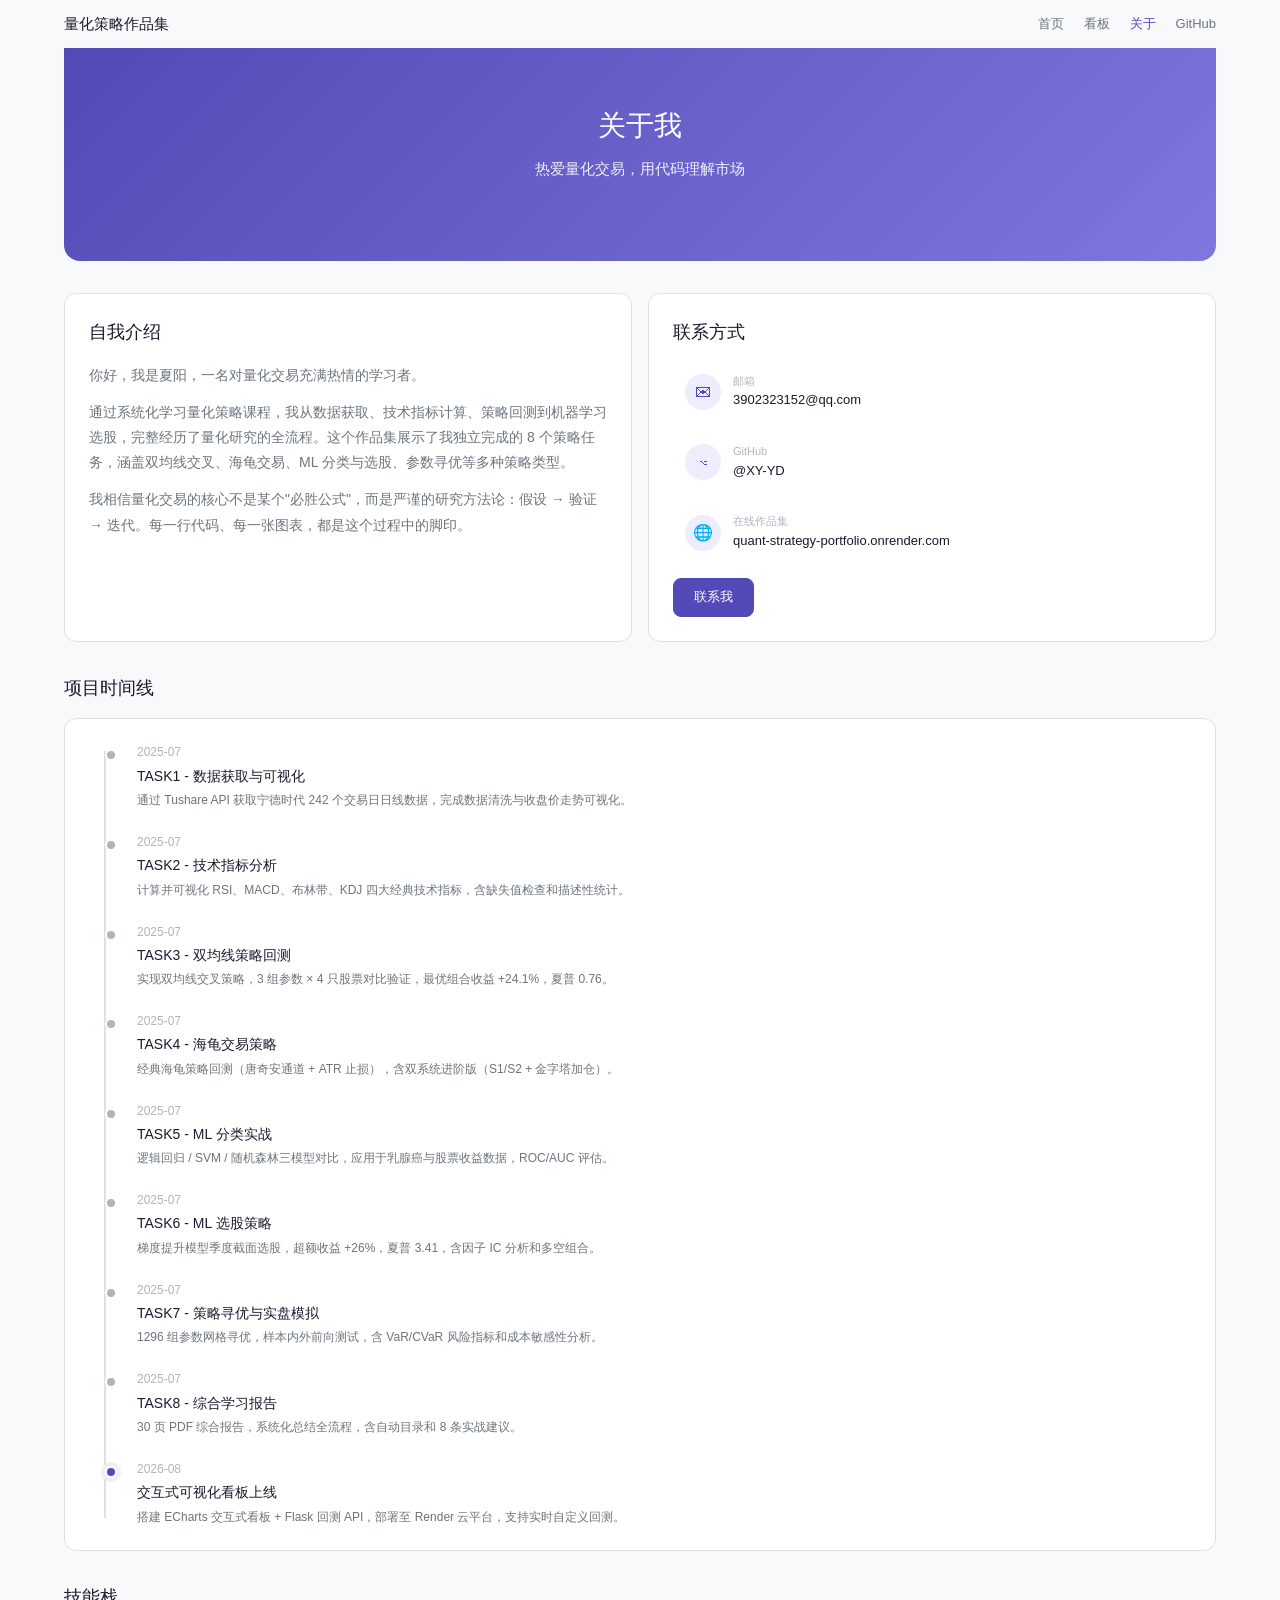
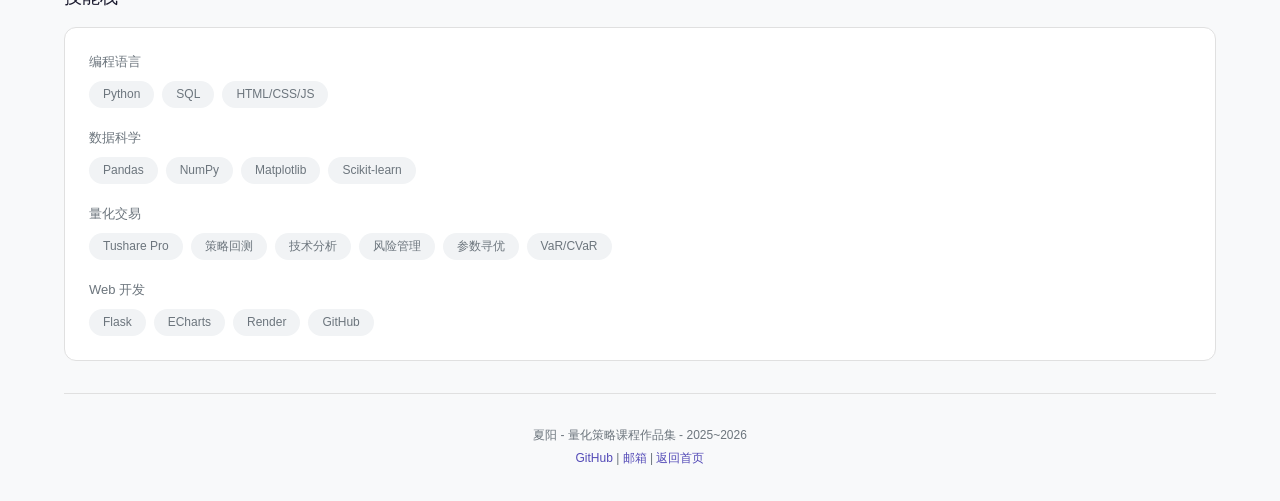
==== portfolio/about.html @ 11dcdc90 "P1-1: About 页面 + 全站导航栏 - 新建 about.html: 自我介绍/联系方式/项目时间线/技能栈 - 新建 about.css: 时间线/联系方式/技能分组样式 - common" ====
<!DOCTYPE html>
<html lang="zh-CN">
<head>
  <meta charset="UTF-8">
  <meta name="viewport" content="width=device-width, initial-scale=1.0">
  <title>关于 - 量化策略课程作品集</title>
  <link rel="stylesheet" href="css/common.css">
  <link rel="stylesheet" href="css/portfolio.css">
  <link rel="stylesheet" href="css/about.css">
</head>
<body>
  <nav class="top-nav">
    <a href="index.html" class="nav-logo">量化策略作品集</a>
    <div class="nav-links">
      <a href="index.html">首页</a>
      <a href="dashboard.html">看板</a>
      <a href="about.html" class="active">关于</a>
      <a href="https://github.com/XY-YD/quant-strategy-portfolio" target="_blank">GitHub</a>
    </div>
  </nav>

  <div class="container">
    <section class="hero fade-in">
      <h1>关于我</h1>
      <p class="subtitle">热爱量化交易，用代码理解市场</p>
    </section>

    <div class="about-grid">
      <div class="card about-intro">
        <h2 class="section-title">自我介绍</h2>
        <p>你好，我是夏阳，一名对量化交易充满热情的学习者。</p>
        <p style="margin-top: 0.75rem;">通过系统化学习量化策略课程，我从数据获取、技术指标计算、策略回测到机器学习选股，完整经历了量化研究的全流程。这个作品集展示了我独立完成的 8 个策略任务，涵盖双均线交叉、海龟交易、ML 分类与选股、参数寻优等多种策略类型。</p>
        <p style="margin-top: 0.75rem;">我相信量化交易的核心不是某个"必胜公式"，而是严谨的研究方法论：假设 → 验证 → 迭代。每一行代码、每一张图表，都是这个过程中的脚印。</p>
      </div>

      <div class="card about-contact">
        <h2 class="section-title">联系方式</h2>
        <div class="contact-list">
          <a href="mailto:3902323152@qq.com" class="contact-item">
            <span class="contact-icon">✉</span>
            <div>
              <div class="contact-label">邮箱</div>
              <div class="contact-value">3902323152@qq.com</div>
            </div>
          </a>
          <a href="https://github.com/XY-YD" target="_blank" class="contact-item">
            <span class="contact-icon">⌥</span>
            <div>
              <div class="contact-label">GitHub</div>
              <div class="contact-value">@XY-YD</div>
            </div>
          </a>
          <a href="https://quant-strategy-portfolio.onrender.com" class="contact-item">
            <span class="contact-icon">🌐</span>
            <div>
              <div class="contact-label">在线作品集</div>
              <div class="contact-value">quant-strategy-portfolio.onrender.com</div>
            </div>
          </a>
        </div>
        <div style="margin-top: 1rem;">
          <a href="mailto:3902323152@qq.com" class="btn btn-primary">联系我</a>
        </div>
      </div>
    </div>

    <div class="section-header" style="margin-top: 2rem;">
      <h2>项目时间线</h2>
    </div>
    <div class="card">
      <div class="timeline">
        <div class="timeline-item">
          <div class="timeline-dot"></div>
          <div class="timeline-content">
            <div class="timeline-date">2025-07</div>
            <div class="timeline-title">TASK1 - 数据获取与可视化</div>
            <p>通过 Tushare API 获取宁德时代 242 个交易日日线数据，完成数据清洗与收盘价走势可视化。</p>
          </div>
        </div>
        <div class="timeline-item">
          <div class="timeline-dot"></div>
          <div class="timeline-content">
            <div class="timeline-date">2025-07</div>
            <div class="timeline-title">TASK2 - 技术指标分析</div>
            <p>计算并可视化 RSI、MACD、布林带、KDJ 四大经典技术指标，含缺失值检查和描述性统计。</p>
          </div>
        </div>
        <div class="timeline-item">
          <div class="timeline-dot"></div>
          <div class="timeline-content">
            <div class="timeline-date">2025-07</div>
            <div class="timeline-title">TASK3 - 双均线策略回测</div>
            <p>实现双均线交叉策略，3 组参数 × 4 只股票对比验证，最优组合收益 +24.1%，夏普 0.76。</p>
          </div>
        </div>
        <div class="timeline-item">
          <div class="timeline-dot"></div>
          <div class="timeline-content">
            <div class="timeline-date">2025-07</div>
            <div class="timeline-title">TASK4 - 海龟交易策略</div>
            <p>经典海龟策略回测（唐奇安通道 + ATR 止损），含双系统进阶版（S1/S2 + 金字塔加仓）。</p>
          </div>
        </div>
        <div class="timeline-item">
          <div class="timeline-dot"></div>
          <div class="timeline-content">
            <div class="timeline-date">2025-07</div>
            <div class="timeline-title">TASK5 - ML 分类实战</div>
            <p>逻辑回归 / SVM / 随机森林三模型对比，应用于乳腺癌与股票收益数据，ROC/AUC 评估。</p>
          </div>
        </div>
        <div class="timeline-item">
          <div class="timeline-dot"></div>
          <div class="timeline-content">
            <div class="timeline-date">2025-07</div>
            <div class="timeline-title">TASK6 - ML 选股策略</div>
            <p>梯度提升模型季度截面选股，超额收益 +26%，夏普 3.41，含因子 IC 分析和多空组合。</p>
          </div>
        </div>
        <div class="timeline-item">
          <div class="timeline-dot"></div>
          <div class="timeline-content">
            <div class="timeline-date">2025-07</div>
            <div class="timeline-title">TASK7 - 策略寻优与实盘模拟</div>
            <p>1296 组参数网格寻优，样本内外前向测试，含 VaR/CVaR 风险指标和成本敏感性分析。</p>
          </div>
        </div>
        <div class="timeline-item">
          <div class="timeline-dot"></div>
          <div class="timeline-content">
            <div class="timeline-date">2025-07</div>
            <div class="timeline-title">TASK8 - 综合学习报告</div>
            <p>30 页 PDF 综合报告，系统化总结全流程，含自动目录和 8 条实战建议。</p>
          </div>
        </div>
        <div class="timeline-item">
          <div class="timeline-dot accent"></div>
          <div class="timeline-content">
            <div class="timeline-date">2026-08</div>
            <div class="timeline-title">交互式可视化看板上线</div>
            <p>搭建 ECharts 交互式看板 + Flask 回测 API，部署至 Render 云平台，支持实时自定义回测。</p>
          </div>
        </div>
      </div>
    </div>

    <div class="section-header" style="margin-top: 2rem;">
      <h2>技能栈</h2>
    </div>
    <div class="card">
      <div class="skills-group">
        <div class="skills-category">
          <h3>编程语言</h3>
          <div class="skill-tags">
            <span class="skill-tag">Python</span>
            <span class="skill-tag">SQL</span>
            <span class="skill-tag">HTML/CSS/JS</span>
          </div>
        </div>
        <div class="skills-category">
          <h3>数据科学</h3>
          <div class="skill-tags">
            <span class="skill-tag">Pandas</span>
            <span class="skill-tag">NumPy</span>
            <span class="skill-tag">Matplotlib</span>
            <span class="skill-tag">Scikit-learn</span>
          </div>
        </div>
        <div class="skills-category">
          <h3>量化交易</h3>
          <div class="skill-tags">
            <span class="skill-tag">Tushare Pro</span>
            <span class="skill-tag">策略回测</span>
            <span class="skill-tag">技术分析</span>
            <span class="skill-tag">风险管理</span>
            <span class="skill-tag">参数寻优</span>
            <span class="skill-tag">VaR/CVaR</span>
          </div>
        </div>
        <div class="skills-category">
          <h3>Web 开发</h3>
          <div class="skill-tags">
            <span class="skill-tag">Flask</span>
            <span class="skill-tag">ECharts</span>
            <span class="skill-tag">Render</span>
            <span class="skill-tag">GitHub</span>
          </div>
        </div>
      </div>
    </div>

    <footer class="site-footer">
      <p>夏阳 - 量化策略课程作品集 - 2025~2026</p>
      <p style="margin-top: 4px;">
        <a href="https://github.com/XY-YD/quant-strategy-portfolio" target="_blank">GitHub</a> |
        <a href="mailto:3902323152@qq.com">邮箱</a> |
        <a href="index.html">返回首页</a>
      </p>
    </footer>
  </div>
</body>
</html>
---- portfolio/css/common.css ----
:root {
  --color-bg-primary: #ffffff;
  --color-bg-secondary: #f8f9fa;
  --color-bg-tertiary: #f1f3f5;
  --color-text-primary: #1a1a2e;
  --color-text-secondary: #6c757d;
  --color-text-tertiary: #adb5bd;
  --color-border: #e0e0e0;
  --color-border-hover: #b0b0b0;
  --color-up: #e74c3c;
  --color-down: #27ae60;
  --color-accent: #534ab7;
  --color-accent-light: #eeedfe;
  --color-warning: #ef9f27;
  --color-warning-light: #faeeda;
  --color-success: #1d9e75;
  --color-success-light: #e1f5ee;
  --color-info: #378add;
  --color-info-light: #e6f1fb;
  --radius-sm: 6px;
  --radius-md: 8px;
  --radius-lg: 12px;
  --radius-xl: 16px;
  --shadow-sm: 0 1px 3px rgba(0,0,0,0.08);
  --shadow-md: 0 4px 12px rgba(0,0,0,0.1);
  --font-sans: "PingFang SC", "Microsoft YaHei", "Heiti SC", -apple-system, BlinkMacSystemFont, sans-serif;
  --font-mono: "SF Mono", "Fira Code", "Cascadia Code", monospace;
  --transition: all 0.2s ease;
}

* { margin: 0; padding: 0; box-sizing: border-box; }

html { scroll-behavior: smooth; }

body {
  font-family: var(--font-sans);
  background: var(--color-bg-secondary);
  color: var(--color-text-primary);
  line-height: 1.6;
  font-size: 14px;
  -webkit-font-smoothing: antialiased;
}

/* ── Top Navigation ── */
.top-nav {
  display: flex;
  align-items: center;
  justify-content: space-between;
  max-width: 1200px;
  margin: 0 auto;
  padding: 12px 24px;
}

.top-nav .nav-logo {
  font-size: 15px;
  font-weight: 500;
  color: var(--color-text-primary);
  text-decoration: none;
}

.top-nav .nav-links {
  display: flex;
  gap: 20px;
  align-items: center;
}

.top-nav .nav-links a {
  font-size: 13px;
  color: var(--color-text-secondary);
  text-decoration: none;
  transition: var(--transition);
}

.top-nav .nav-links a:hover {
  color: var(--color-accent);
  text-decoration: none;
}

.top-nav .nav-links a.active {
  color: var(--color-accent);
  font-weight: 500;
}

@media (max-width: 768px) {
  .top-nav { padding: 10px 16px; }
  .top-nav .nav-links { gap: 14px; }
  .top-nav .nav-logo { font-size: 13px; }
}

a { color: var(--color-accent); text-decoration: none; transition: var(--transition); }
a:hover { color: #3c3489; text-decoration: underline; }

.card {
  background: var(--color-bg-primary);
  border: 1px solid var(--color-border);
  border-radius: var(--radius-lg);
  padding: 1.5rem;
  transition: var(--transition);
}

.card:hover {
  box-shadow: var(--shadow-md);
  border-color: var(--color-border-hover);
}

.btn {
  display: inline-flex;
  align-items: center;
  gap: 6px;
  padding: 8px 20px;
  border: 1px solid var(--color-border);
  border-radius: var(--radius-md);
  background: var(--color-bg-primary);
  color: var(--color-text-primary);
  font-size: 13px;
  cursor: pointer;
  transition: var(--transition);
  text-decoration: none;
}

.btn:hover {
  border-color: var(--color-accent);
  color: var(--color-accent);
  box-shadow: var(--shadow-sm);
}

.btn-primary {
  background: var(--color-accent);
  color: white;
  border-color: var(--color-accent);
}

.btn-primary:hover {
  background: #3c3489;
  color: white;
}

.badge {
  display: inline-block;
  padding: 2px 10px;
  border-radius: 20px;
  font-size: 11px;
  font-weight: 500;
  background: var(--color-bg-tertiary);
  color: var(--color-text-secondary);
}

.badge-up { background: #fcebeb; color: #a32d2d; }
.badge-down { background: #eaf3de; color: #3b6d11; }
.badge-accent { background: var(--color-accent-light); color: var(--color-accent); }
.badge-info { background: var(--color-info-light); color: var(--color-info); }
.badge-success { background: var(--color-success-light); color: var(--color-success); }
.badge-warning { background: var(--color-warning-light); color: var(--color-warning); }

.metric-card {
  background: var(--color-bg-secondary);
  border-radius: var(--radius-md);
  padding: 1rem 1.25rem;
  text-align: center;
}

.metric-card .label {
  font-size: 12px;
  color: var(--color-text-secondary);
  margin-bottom: 4px;
}

.metric-card .value {
  font-size: 22px;
  font-weight: 500;
  color: var(--color-text-primary);
}

.metric-card .value.up { color: var(--color-up); }
.metric-card .value.down { color: var(--color-down); }

.container {
  max-width: 1200px;
  margin: 0 auto;
  padding: 0 24px;
}

.section-title {
  font-size: 18px;
  font-weight: 500;
  margin-bottom: 1rem;
  color: var(--color-text-primary);
}

.text-up { color: var(--color-up); }
.text-down { color: var(--color-down); }
.text-secondary { color: var(--color-text-secondary); }
.text-accent { color: var(--color-accent); }

.grid-2 { display: grid; grid-template-columns: repeat(2, 1fr); gap: 16px; }
.grid-3 { display: grid; grid-template-columns: repeat(3, 1fr); gap: 16px; }
.grid-4 { display: grid; grid-template-columns: repeat(4, 1fr); gap: 16px; }

@media (max-width: 768px) {
  .grid-2, .grid-3, .grid-4 { grid-template-columns: 1fr; }
  .container { padding: 0 16px; }
}

.fade-in {
  animation: fadeIn 0.4s ease;
}

@keyframes fadeIn {
  from { opacity: 0; transform: translateY(8px); }
  to { opacity: 1; transform: translateY(0); }
}
---- portfolio/css/portfolio.css ----
.hero {
  background: linear-gradient(135deg, #534ab7 0%, #7f77dd 100%);
  color: white;
  padding: 3.5rem 24px;
  text-align: center;
  border-radius: 0 0 var(--radius-xl) var(--radius-xl);
  margin-bottom: 2rem;
}

.hero h1 {
  font-size: 28px;
  font-weight: 500;
  margin-bottom: 0.5rem;
}

.hero .subtitle {
  font-size: 15px;
  opacity: 0.9;
  margin-bottom: 1.5rem;
}

.hero-stats {
  display: flex;
  justify-content: center;
  gap: 2rem;
  flex-wrap: wrap;
}

.hero-stat {
  text-align: center;
}

.hero-stat .num {
  font-size: 28px;
  font-weight: 500;
}

.hero-stat .desc {
  font-size: 12px;
  opacity: 0.8;
  margin-top: 2px;
}

.dashboard-entry {
  display: flex;
  align-items: center;
  justify-content: space-between;
  background: linear-gradient(135deg, #1d9e75 0%, #5dcaa5 100%);
  color: white;
  padding: 1.5rem 2rem;
  border-radius: var(--radius-lg);
  margin-bottom: 2rem;
  cursor: pointer;
  transition: var(--transition);
}

.dashboard-entry:hover {
  transform: translateY(-2px);
  box-shadow: var(--shadow-md);
  text-decoration: none;
  color: white;
}

.dashboard-entry .info h2 {
  font-size: 18px;
  font-weight: 500;
  margin-bottom: 4px;
}

.dashboard-entry .info p {
  font-size: 13px;
  opacity: 0.9;
}

.dashboard-entry .arrow {
  font-size: 24px;
  font-weight: 300;
}

.task-card {
  background: var(--color-bg-primary);
  border: 1px solid var(--color-border);
  border-radius: var(--radius-lg);
  padding: 1.25rem;
  transition: var(--transition);
  cursor: pointer;
  display: flex;
  flex-direction: column;
}

.task-card:hover {
  box-shadow: var(--shadow-md);
  border-color: var(--color-accent);
  transform: translateY(-2px);
}

.task-card .card-header {
  display: flex;
  align-items: center;
  gap: 8px;
  margin-bottom: 0.75rem;
}

.task-card .task-num {
  background: var(--color-accent);
  color: white;
  width: 28px;
  height: 28px;
  border-radius: 50%;
  display: flex;
  align-items: center;
  justify-content: center;
  font-size: 12px;
  font-weight: 500;
  flex-shrink: 0;
}

.task-card .task-title {
  font-size: 15px;
  font-weight: 500;
}

.task-card .task-thumb {
  width: 100%;
  height: 120px;
  object-fit: cover;
  border-radius: var(--radius-md);
  margin-bottom: 0.75rem;
  background: var(--color-bg-tertiary);
}

.task-card .task-desc {
  font-size: 12px;
  color: var(--color-text-secondary);
  margin-bottom: 0.75rem;
  line-height: 1.5;
}

.task-card .task-tags {
  display: flex;
  flex-wrap: wrap;
  gap: 4px;
  margin-bottom: 0.75rem;
}

.task-card .task-metrics {
  display: flex;
  gap: 1rem;
  margin-top: auto;
  padding-top: 0.75rem;
  border-top: 1px solid var(--color-border);
}

.task-card .task-metric {
  text-align: center;
}

.task-card .task-metric .val {
  font-size: 15px;
  font-weight: 500;
}

.task-card .task-metric .lbl {
  font-size: 10px;
  color: var(--color-text-tertiary);
}

.task-card .task-links {
  display: flex;
  gap: 8px;
  margin-top: 0.75rem;
}

.task-card .task-links a {
  font-size: 12px;
}

.skill-tags {
  display: flex;
  flex-wrap: wrap;
  gap: 8px;
  justify-content: center;
  padding: 1.5rem;
}

.skill-tag {
  padding: 4px 14px;
  border-radius: 20px;
  font-size: 12px;
  background: var(--color-bg-tertiary);
  color: var(--color-text-secondary);
  transition: var(--transition);
}

.skill-tag:hover {
  background: var(--color-accent-light);
  color: var(--color-accent);
}

.site-footer {
  text-align: center;
  padding: 2rem;
  color: var(--color-text-secondary);
  font-size: 12px;
  border-top: 1px solid var(--color-border);
  margin-top: 2rem;
}

.task-grid {
  display: grid;
  grid-template-columns: repeat(auto-fill, minmax(320px, 1fr));
  gap: 16px;
}

.section-header {
  display: flex;
  align-items: center;
  justify-content: space-between;
  margin-bottom: 1rem;
}

.section-header h2 {
  font-size: 18px;
  font-weight: 500;
}

.section-header .section-link {
  font-size: 13px;
}

@media (max-width: 768px) {
  .hero { padding: 2rem 16px; }
  .hero h1 { font-size: 22px; }
  .hero-stats { gap: 1rem; }
  .task-grid { grid-template-columns: 1fr; }
}
---- portfolio/css/about.css ----
/* ── About Page ── */

.about-grid {
  display: grid;
  grid-template-columns: 1fr 1fr;
  gap: 16px;
  margin-bottom: 1rem;
}

.about-intro p {
  font-size: 14px;
  color: var(--color-text-secondary);
  line-height: 1.8;
}

.about-intro p:first-child {
  font-size: 15px;
  color: var(--color-text-primary);
  font-weight: 500;
}

/* Contact */
.contact-list {
  display: flex;
  flex-direction: column;
  gap: 12px;
}

.contact-item {
  display: flex;
  align-items: center;
  gap: 12px;
  padding: 10px 12px;
  border-radius: var(--radius-md);
  transition: var(--transition);
  text-decoration: none;
}

.contact-item:hover {
  background: var(--color-bg-secondary);
  text-decoration: none;
}

.contact-icon {
  width: 36px;
  height: 36px;
  display: flex;
  align-items: center;
  justify-content: center;
  border-radius: 50%;
  background: var(--color-accent-light);
  color: var(--color-accent);
  font-size: 16px;
  flex-shrink: 0;
}

.contact-label {
  font-size: 11px;
  color: var(--color-text-tertiary);
}

.contact-value {
  font-size: 13px;
  color: var(--color-text-primary);
  font-weight: 500;
}

/* Timeline */
.timeline {
  position: relative;
  padding-left: 8px;
}

.timeline::before {
  content: "";
  position: absolute;
  left: 15px;
  top: 8px;
  bottom: 8px;
  width: 2px;
  background: var(--color-border);
}

.timeline-item {
  position: relative;
  padding-left: 40px;
  padding-bottom: 1.5rem;
}

.timeline-item:last-child {
  padding-bottom: 0;
}

.timeline-dot {
  position: absolute;
  left: 8px;
  top: 6px;
  width: 12px;
  height: 12px;
  border-radius: 50%;
  background: var(--color-text-tertiary);
  border: 2px solid var(--color-bg-primary);
  z-index: 1;
}

.timeline-dot.accent {
  background: var(--color-accent);
  box-shadow: 0 0 0 4px var(--color-accent-light);
}

.timeline-date {
  font-size: 12px;
  color: var(--color-text-tertiary);
  margin-bottom: 2px;
}

.timeline-title {
  font-size: 14px;
  font-weight: 500;
  color: var(--color-text-primary);
  margin-bottom: 4px;
}

.timeline-content p {
  font-size: 12px;
  color: var(--color-text-secondary);
  line-height: 1.5;
}

/* Skills */
.skills-group {
  display: flex;
  flex-direction: column;
  gap: 1.25rem;
}

.skills-category h3 {
  font-size: 13px;
  font-weight: 500;
  color: var(--color-text-secondary);
  margin-bottom: 8px;
}

.skills-category .skill-tags {
  padding: 0;
  justify-content: flex-start;
}

@media (max-width: 768px) {
  .about-grid {
    grid-template-columns: 1fr;
  }
}
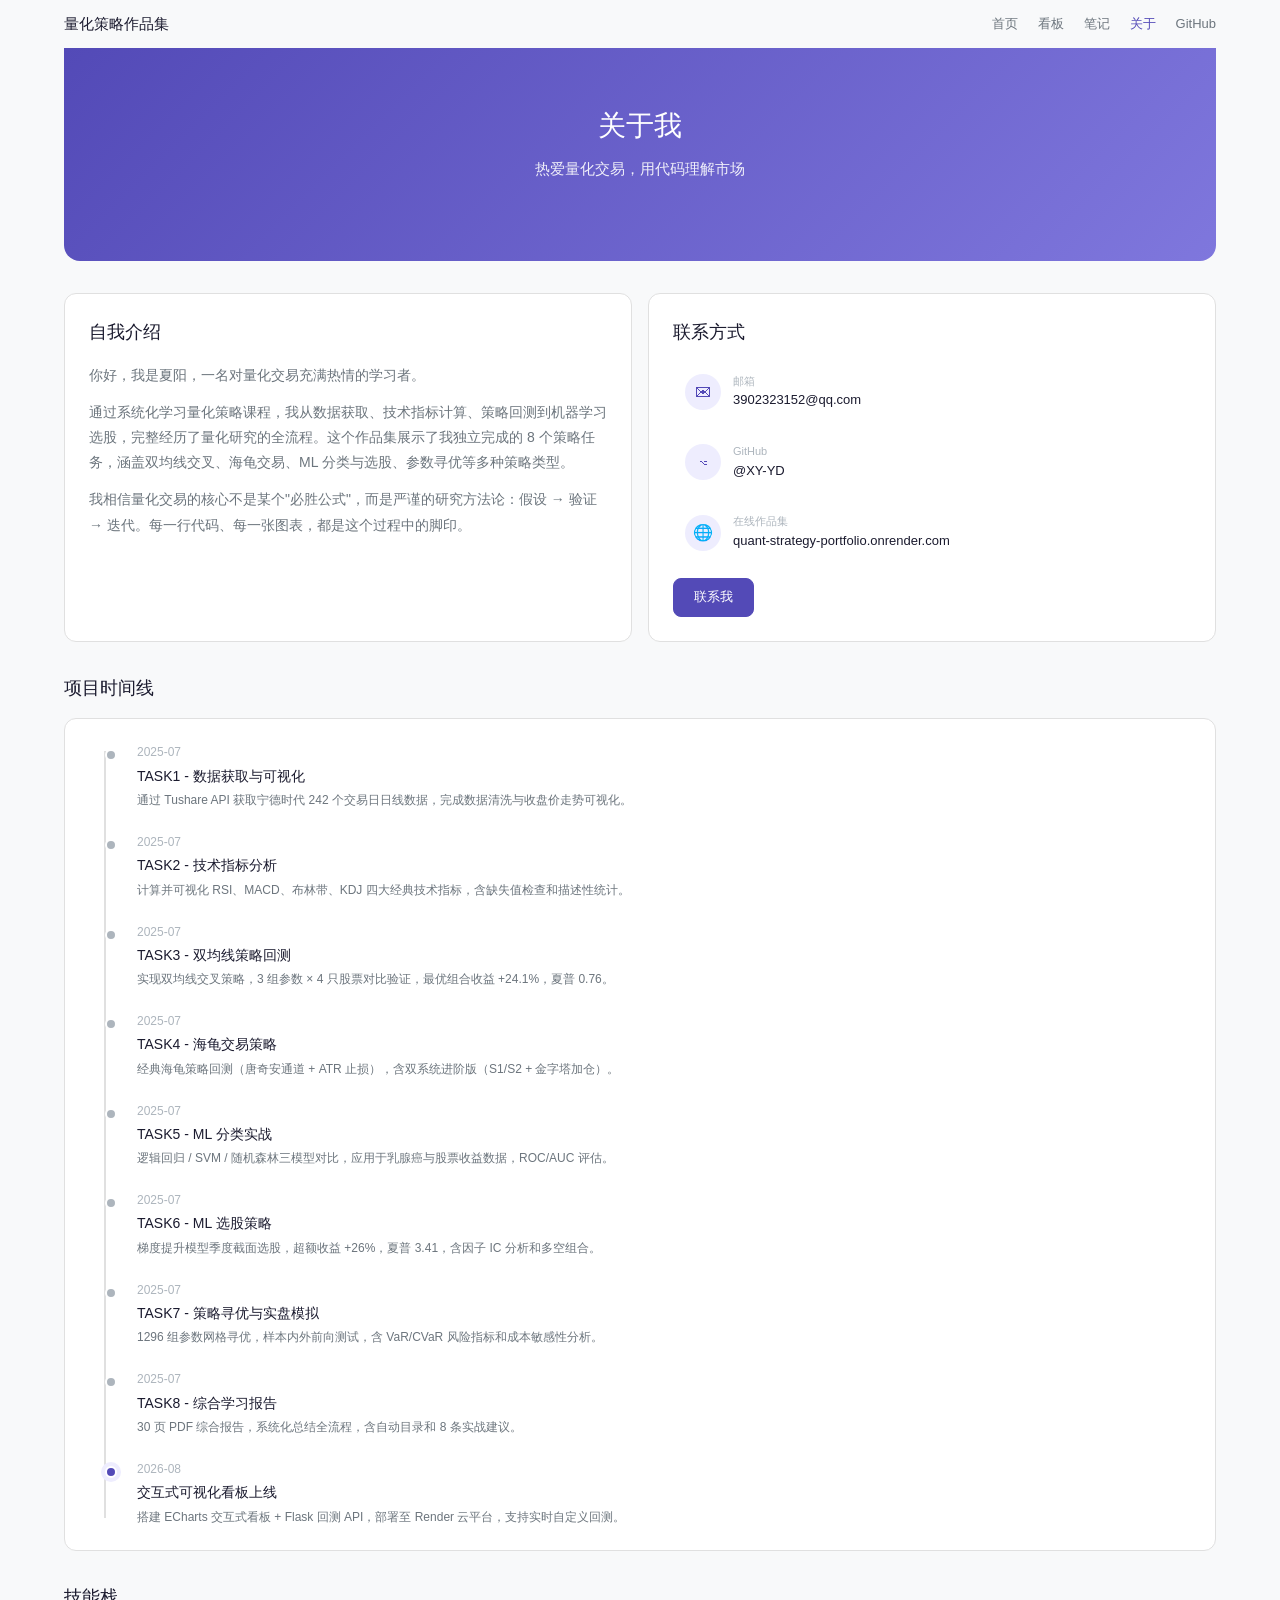
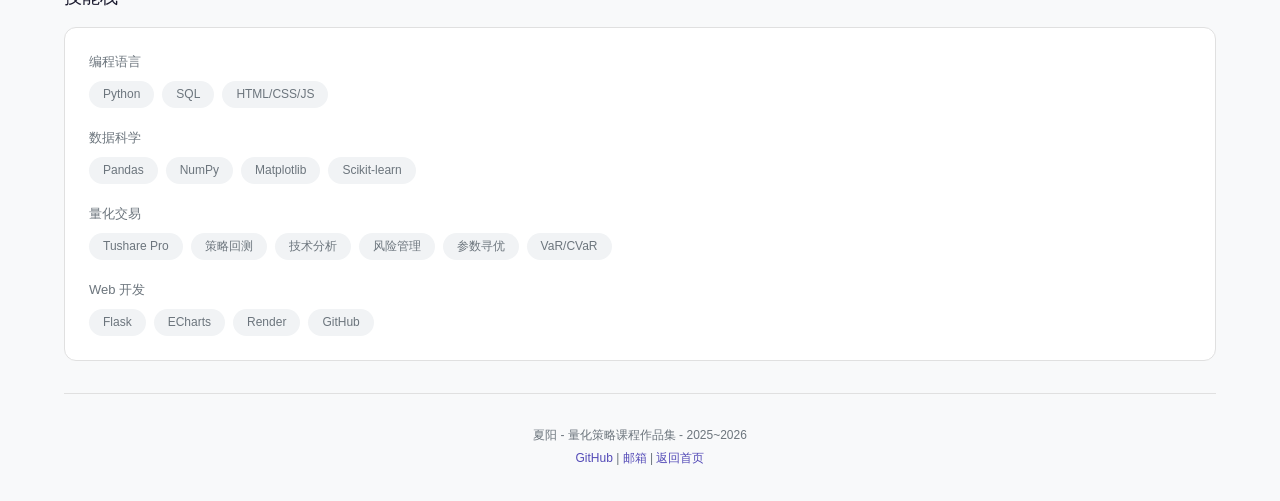
==== commit a7840f18: "P2: 博客页面 + 新策略(布林带/RSI/动量) + GitHub Actions + SEO优化 - 新增 blog.html 学习笔记页(5篇量化文章) + blog.css + blog.j" ====
--- a/portfolio/about.html
+++ b/portfolio/about.html
@@ -3,7 +3,19 @@
 <head>
   <meta charset="UTF-8">
   <meta name="viewport" content="width=device-width, initial-scale=1.0">
-  <title>关于 - 量化策略课程作品集</title>
+  <title>关于我 | 夏阳 — 量化策略开发者·Python量化交易</title>
+  <meta name="description" content="夏阳的个人介绍。热爱量化交易与Python编程，完成8个量化策略课程任务，涵盖双均线回测、海龟交易、机器学习选股、参数寻优等。寻求量化研究/数据分析实习机会。">
+  <meta name="keywords" content="夏阳,量化开发者,Python量化,量化求职,量化实习生,策略开发,数据分析">
+  <meta name="author" content="夏阳 (XY-YD)">
+  <meta name="robots" content="index, follow">
+  <meta property="og:title" content="关于我 | 夏阳 — 量化策略开发者">
+  <meta property="og:description" content="热爱量化交易与Python编程，完成8个策略任务。寻求量化研究/数据分析实习机会。">
+  <meta property="og:type" content="profile">
+  <meta property="og:url" content="https://quant-strategy-portfolio.vercel.app/about.html">
+  <meta name="twitter:card" content="summary">
+  <meta name="twitter:title" content="关于我 | 夏阳 — 量化策略开发者">
+  <meta name="twitter:description" content="Python量化交易·策略开发·8个完整任务">
+  <link rel="canonical" href="https://quant-strategy-portfolio.vercel.app/about.html">
   <link rel="stylesheet" href="css/common.css">
   <link rel="stylesheet" href="css/portfolio.css">
   <link rel="stylesheet" href="css/about.css">
@@ -14,6 +26,7 @@
     <div class="nav-links">
       <a href="index.html">首页</a>
       <a href="dashboard.html">看板</a>
+      <a href="blog.html">笔记</a>
       <a href="about.html" class="active">关于</a>
       <a href="https://github.com/XY-YD/quant-strategy-portfolio" target="_blank">GitHub</a>
     </div>
--- a/portfolio/css/about.css
+++ b/portfolio/css/about.css
@@ -150,4 +150,12 @@
   .about-grid {
     grid-template-columns: 1fr;
   }
+  .timeline-item { padding-left: 32px; }
+  .timeline-content p { font-size: 11px; }
 }
+
+@media (max-width: 480px) {
+  .contact-item { padding: 8px; }
+  .contact-icon { width: 32px; height: 32px; font-size: 14px; }
+  .contact-value { font-size: 12px; }
+}
